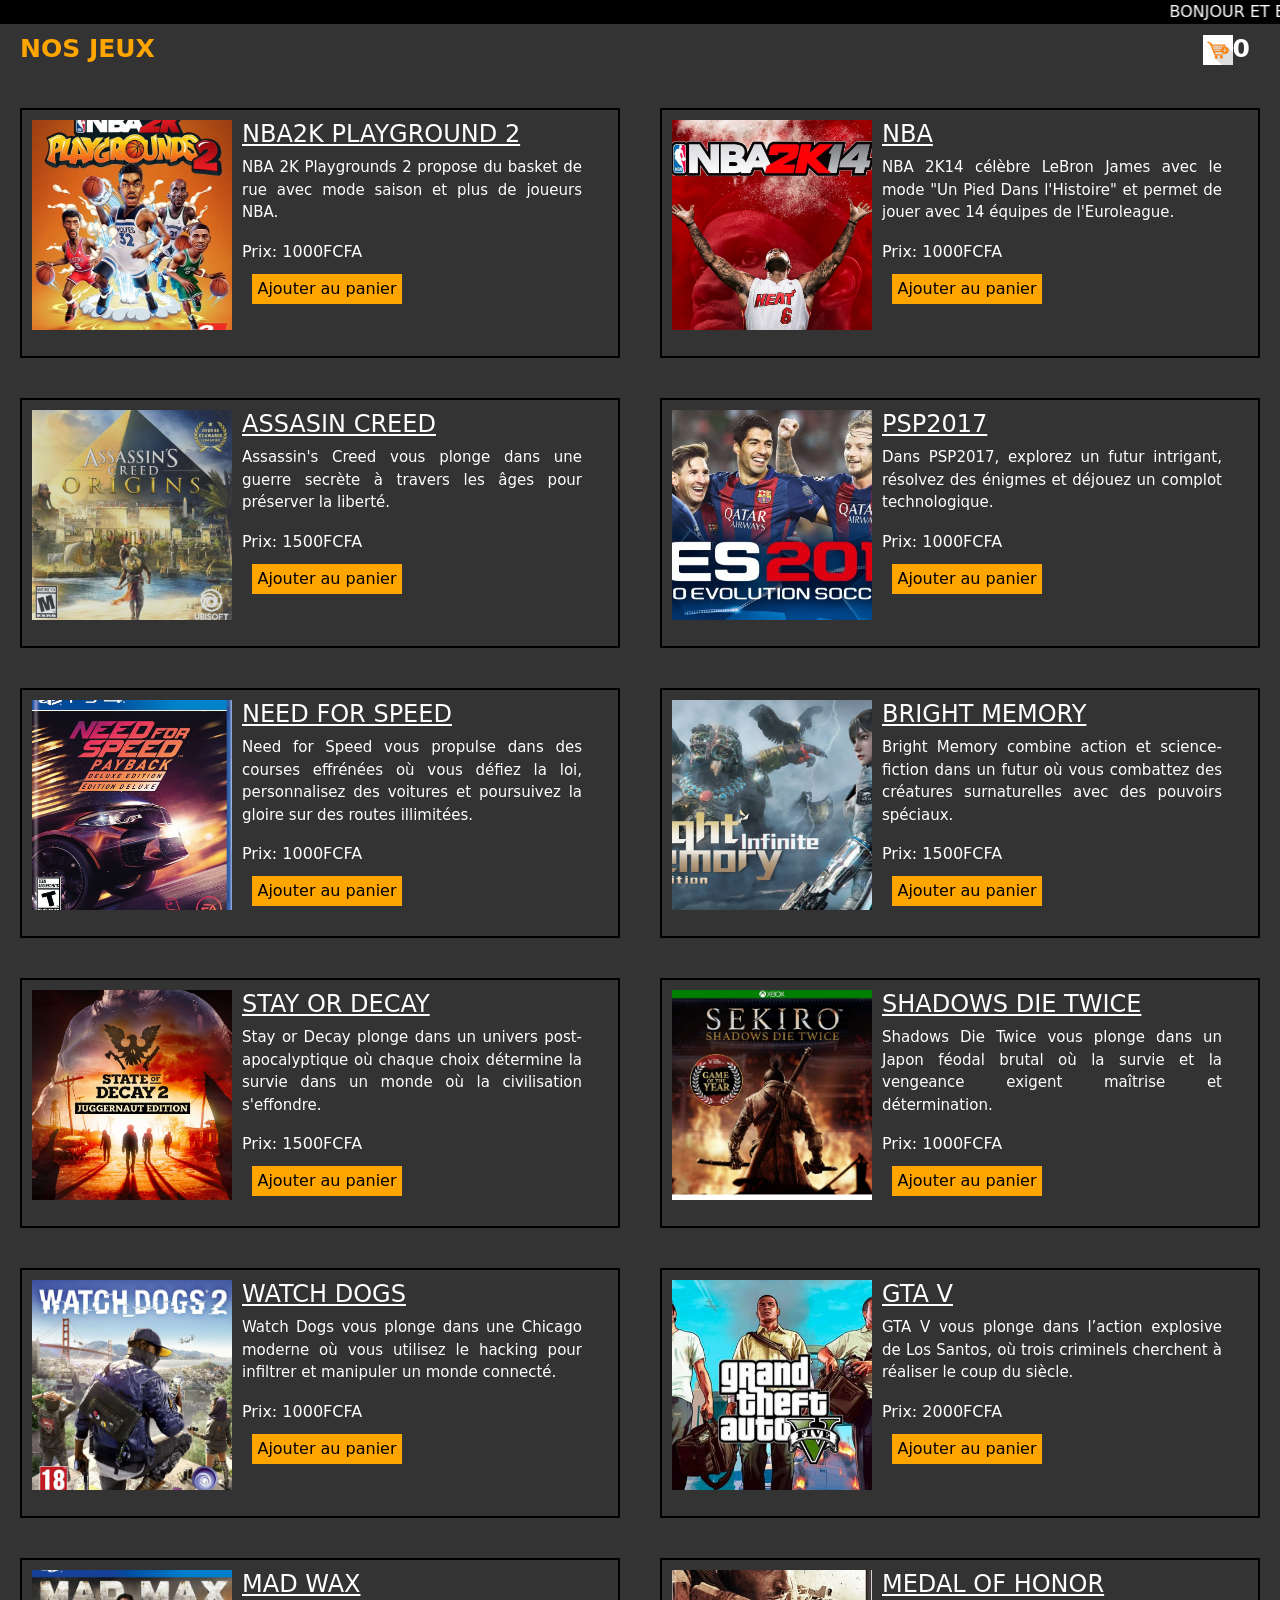
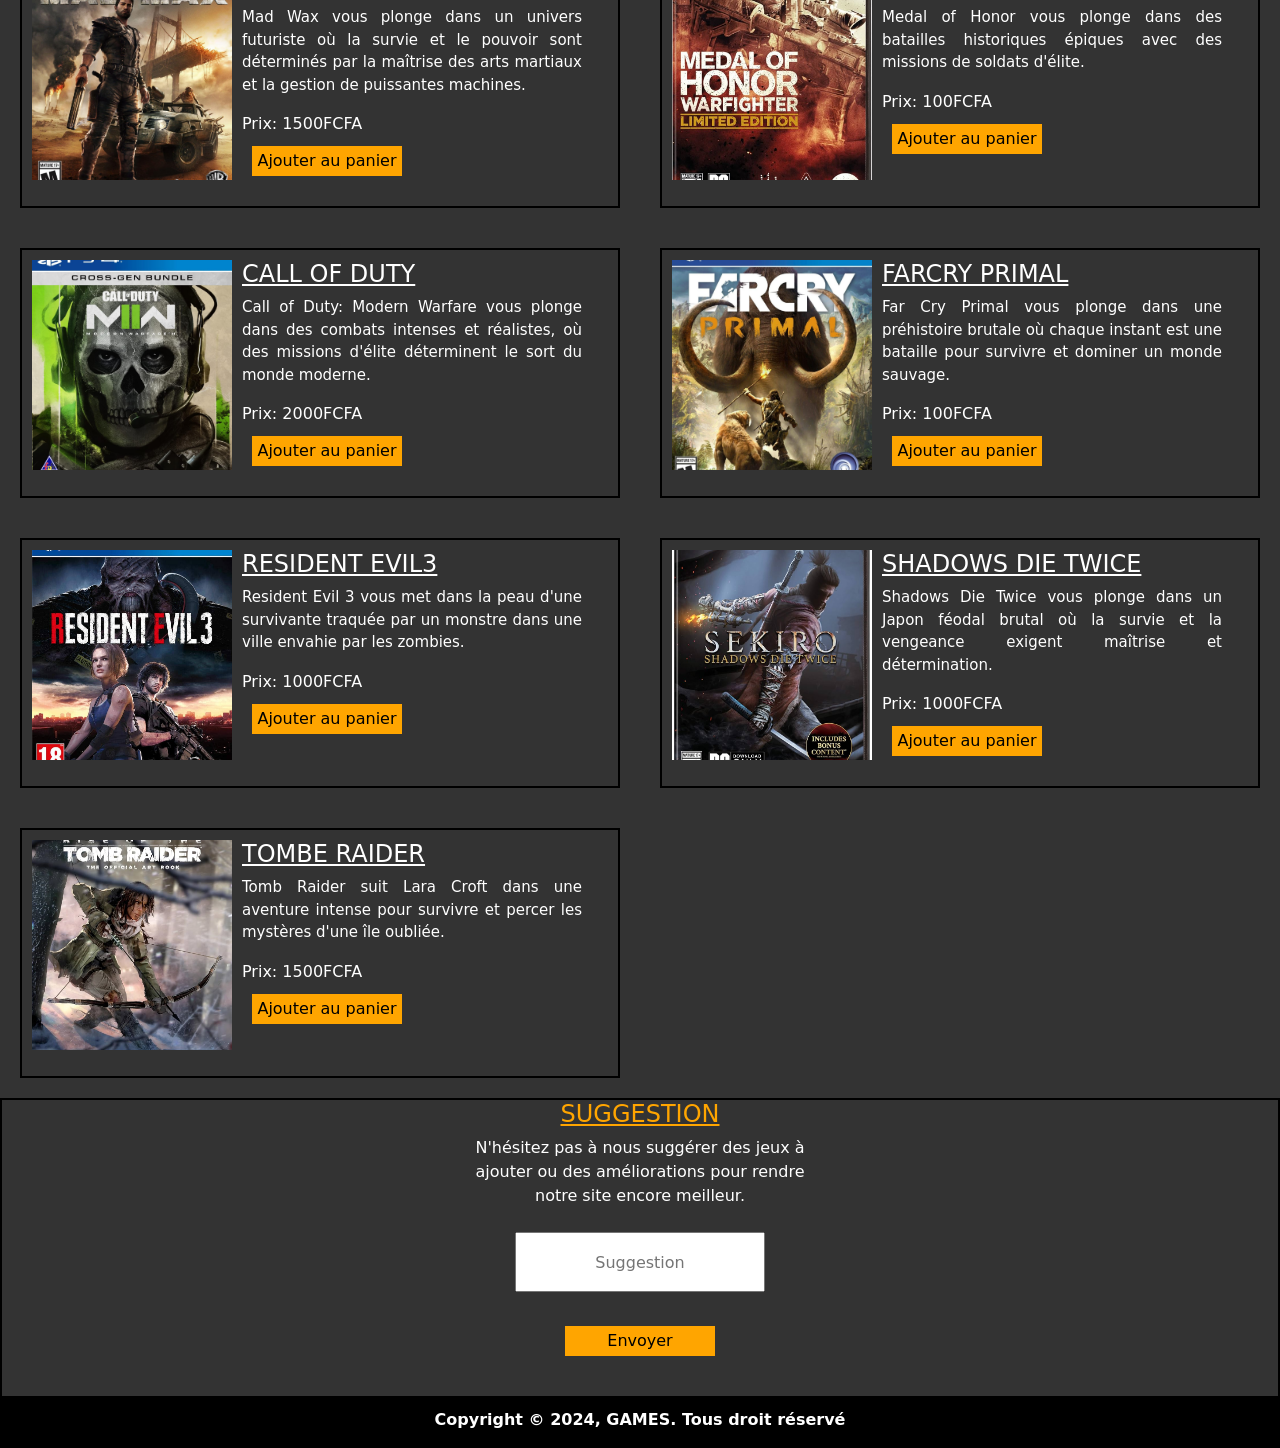
==== decouvrir.html @ 7c6cee21 "Add files via upload" ====
<!DOCTYPE html>
<html lang="en">
<head>
    <meta charset="UTF-8">
    <meta name="viewport" content="width=device-width, initial-scale=1.0">
    <title>Document</title>
    <link href="https://cdn.jsdelivr.net/npm/bootstrap@5.3.3/dist/css/bootstrap.min.css" rel="stylesheet" integrity="sha384-QWTKZyjpPEjISv5WaRU9OFeRpok6YctnYmDr5pNlyT2bRjXh0JMhjY6hW+ALEwIH" crossorigin="anonymous">
</head>
<style>
    *{
    margin: 0;
    padding: 0;

}    
    body{
        background-color: rgb(0, 0, 0, .8);
        height: auto;
    }
    .haut{
        padding: 0px 30px 0px 20px;
        display: flex;
        justify-content: space-between;
        margin-top: 30px;
        color:orange;
       font-size: 25px;
       font-weight: bold;
       
    }
    #icone{
        width: 30px;
        height: 30px;
    }
.pa{
        display: flex;
        height:250px  ;
        width: 600px;
        margin: 20px;
        border: 2px solid rgb(0, 0, 0);
       
    }
    .pb{
        position:relative;
        width:220px ;
        height: 230px;  
    }
    .imge{
        position:relative;
        justify-content: center;
        top: 0;
        left: 0;
        float: left;
        width: 220px;
        height: 230px;
        padding: 10px;
        object-fit:cover ;
    }
    .menu{
        flex-wrap: wrap;
        margin-top: 20px;
        display: flex;
        text-align: center;
    }
    .contenu{
        display: flex;
        justify-content: center;
        flex-wrap: wrap;
        width: 100%;
    }
    .pc{
        height: 230px;
        padding-right: 10px;
        padding-top: 10px ;
        color: white;
        width: 350px;
        text-align: justify;
    }
    
    .butt{
        height: 30px;
        width: 150px;
        margin: 10px;
        border: 1px;
        background-color:orange;
    }
    .butt:hover{
    background-color: red;
   } 
    a{
        text-decoration: none;
        color: black;
    }
    marquee{
        position: fixed;
z-index: 100;
        top: 0;
        background-color: black;
        color: white;
    }
    .a{
        font-weight: bold;
        color: blue;
    }
    .b{
        font-weight: bold;
        color: green;
    }
    .c{
        font-weight: bold;
        color: red;
    }
    .d{
        font-weight: bold;
        color: orange;
    }
    .bas{
    padding-top: 10px;
    text-align: center;
    background-color: black;
    color: white;
    font-weight: bold;
    height: 50px;
    width: 100%;
   }
   H4{
    text-decoration: underline;
   }
   .text{
    color: white;
    font-size: 15px;
    padding: 0,10px,0,0;
   }
   #cart-count {
    color: white; /* Couleur du texte en noir */
}
   .suggestion{
        display: flex;
        justify-content: center;
        text-align: center;
        border: 2px solid black;
        width: 100%;
        height: 300px;
    }
    .sugg{ 
        color: white;
        justify-content: center;
        width: 350px;
    }
    .envoi{
        background-color: orange;
        height: 30px;
        width:200px;
    }
    input{
        height: 60px;
        width: 250px;
    }
    ::placeholder{
        text-align: center;
    }
.bass{
    color: orange;
}

 @media(max-width:800px){
    .pa{
        width: 100%;
        justify-content: center;
        align-items: center;
        height: 250px;
       
        }
       .imge{
        width: 170px;
        height: 210px;
     }
     .pc{
        width: 200px;
        text-align: justify;
    }
    .text{
    font-size: 11px;
   }
   }
</style>
<body>
    <marquee>BONJOUR ET BIENVENUE ! Si vous cherchez à passer un moment agréable, nous vous invitons à découvrir notre sélection variée de jeux captivants : 
        <span class="a">ACTION</span>,
        <span class="b">AVENTURE</span>,
        <span class="c">REFLEXION</span> et
        <span class="d">SPORT</span></marquee>
    <div class="haut"> 
        <div>NOS JEUX</div>
        <div><img id="icone" src="panii.jpg"  onclick="window.location.href='panier.html'"><span id="cart-count">0</span></i></div>
    </div>
          
    <section class="menu">   
    <div class="pa">
    <div class="pb">
    <img class="imge" src="nba.avif"></div>
    <div class="pc">
    <h4>NBA2K PLAYGROUND 2</h4> 
    <p class="text">NBA 2K Playgrounds 2 propose du basket de rue avec mode saison et plus de joueurs NBA.</p>
    Prix: 1000FCFA&nbsp; &nbsp;<br>
    <button class="butt" onclick="addToCart('NBA2K PLAYGROUND 2', 1000)">Ajouter au panier</button>
    </div>
    </div>
    <div class="pa">
    <div class="pb">
    <img class="imge" src="2k14.jpg"></div>
    <div class="pc">
    <h4>NBA</h4> 
    <p class="text">NBA 2K14 célèbre LeBron James avec le mode "Un Pied Dans l'Histoire" et 
        permet de jouer avec 14 équipes de l'Euroleague.</p>
    Prix: 1000FCFA &nbsp; &nbsp;<br>
    <button class="butt" onclick="addToCart('NBA', 1000)">Ajouter au panier</button>
    </div>
    </div>
    <div class="pa">
    <div class="pb">
    <img class="imge" src="assasin.jpg"></div>
    <div class="pc">
    <h4>ASSASIN CREED</h4> 
    <p class="text">Assassin's Creed vous plonge dans une guerre secrète à travers les âges pour préserver la liberté.</p>
    Prix: 1500FCFA&nbsp; &nbsp;<br>
    <button class="butt" onclick="addToCart('ASSASIN CREED', 1500)">Ajouter au panier</button>
    </div>
    </div>
    <div class="pa">
    <div class="pb">
    <img class="imge" src="pes.jpg"></div>
    <div class="pc">
    <h4>PSP2017</h4> 
    <p class="text">Dans PSP2017, explorez un futur intrigant, résolvez des énigmes et déjouez un complot technologique.</p>
    Prix: 1000FCFA&nbsp; &nbsp;<br>
    <button class="butt" onclick="addToCart('PSP2017', 1000)">Ajouter au panier</button>
    </div>
    </div>
    <div class="pa">
    <div class="pb">
    <img class="imge" src="speed.jpg"></div>
    <div class="pc">
    <h4>NEED FOR SPEED</h4> 
    <p class="text">Need for Speed vous propulse dans des courses effrénées où vous défiez la loi, 
        personnalisez des voitures et poursuivez la gloire sur des routes illimitées.</p>
    Prix: 1000FCFA&nbsp; &nbsp;<br>
    <button class="butt" onclick="addToCart('NEED FOR SPEED', 1000)">Ajouter au panier</button>
    </div>
    </div>
    <div class="pa">
    <div class="pb">
    <img class="imge" src="bright.jpg"></div>
    <div class="pc">
    <h4>BRIGHT MEMORY</h4> 
    <p class="text">Bright Memory combine action et science-fiction dans un futur où vous combattez des créatures surnaturelles avec des pouvoirs spéciaux.</p>
    Prix: 1500FCFA&nbsp; &nbsp;<br>
    <button class="butt" onclick="addToCart('BRIGHT MEMORY', 1500)">Ajouter au panier</button>
    </div>
    </div>
    <div class="pa">
    <div class="pb">
    <img class="imge" src="decay.jpg"></div>
    <div class="pc">
    <h4>STAY OR DECAY</h4> 
    <p class="text">Stay or Decay plonge dans un univers post-apocalyptique où chaque choix détermine la survie dans un monde où la civilisation s'effondre.</p>
    Prix: 1500FCFA&nbsp; &nbsp;<br>
    <button class="butt" onclick="addToCart('STAY OR DECAY', 1500)">Ajouter au panier</button>
    </div>
    </div>
    <div class="pa">
    <div class="pb">
    <img class="imge" src="die.jpg"></div>
    <div class="pc">
    <h4>SHADOWS DIE TWICE</h4> 
    <p class="text">Shadows Die Twice vous plonge dans un Japon féodal brutal où la survie et la vengeance exigent maîtrise et détermination.</p>
    Prix: 1000FCFA&nbsp; &nbsp;<br>
    <button class="butt" onclick="addToCart('SHADOWS DIE TWICE', 1000)">Ajouter au panier</button>
    </div>
    </div>
    <div class="pa">
    <div class="pb">
    <img class="imge" src="dogs.jpg"></div>
    <div class="pc">
    <h4>WATCH DOGS</h4> 
    <p class="text">Watch Dogs vous plonge dans une Chicago moderne où vous utilisez le hacking pour infiltrer et manipuler un monde connecté.</p>
    Prix: 1000FCFA&nbsp; &nbsp;<br>
    <button class="butt" onclick="addToCart('WATCH DOGS', 1000)">Ajouter au panier</button>
    </div>
    </div>            
    <div class="pa">
    <div class="pb">
    <img class="imge" src="gta.jpg"></div>
    <div class="pc">
    <h4>GTA V</h4> 
    <p class="text">GTA V vous plonge dans l’action explosive de Los Santos, où trois criminels cherchent à réaliser le coup du siècle.</p>
    Prix: 2000FCFA&nbsp; &nbsp;<br>
    <button class="butt" onclick="addToCart('GTA V', 2000)">Ajouter au panier</button>
    </div>
    </div>
    <div class="pa">
    <div class="pb">
    <img class="imge" src="madmax.jpg"></div>
    <div class="pc">
    <h4>MAD WAX</h4> 
    <p class="text">Mad Wax vous plonge dans un univers futuriste où la survie et le pouvoir sont déterminés 
        par la maîtrise des arts martiaux et la gestion de puissantes machines.</p>
    Prix: 1500FCFA &nbsp; &nbsp;<br>
    <button class="butt" onclick="addToCart('MAD WAX', 1500)">Ajouter au panier</button>
    </div>
    </div>
    <div class="pa">
    <div class="pb">
    <img class="imge" src="medal.jpg"></div>
    <div class="pc">
    <h4>MEDAL OF HONOR</h4> 
    <p class="text">Medal of Honor vous plonge dans des batailles historiques épiques avec des missions de soldats d'élite.</p>
    Prix: 100FCFA&nbsp; &nbsp;<br>
    <button class="butt" onclick="addToCart('MEDAL OF HONOR', 1000)">Ajouter au panier</button>
    </div>
    </div>
    <div class="pa">
    <div class="pb">
    <img class="imge" src="mw.jpg"></div>
    <div class="pc">
    <h4>CALL OF DUTY</h4> 
    <p class="text">Call of Duty: Modern Warfare vous plonge dans des combats intenses et réalistes, où des missions d'élite déterminent le sort du monde moderne.</p>
    Prix: 2000FCFA&nbsp; &nbsp;<br>
    <button class="butt" onclick="addToCart('CALL OF DUTY', 2000)">Ajouter au panier</button>
    </div>
    </div>
    <div class="pa">
    <div class="pb">
    <img class="imge" src="primal.jpg"></div>
    <div class="pc">
    <h4>FARCRY PRIMAL</h4> 
    <p class="text">Far Cry Primal vous plonge dans une préhistoire brutale où chaque instant est une bataille pour survivre et dominer un monde sauvage.</p>
    Prix: 100FCFA&nbsp; &nbsp;<br>
    <button class="butt" onclick="addToCart('FARCRY PRIMAL', 1000)">Ajouter au panier</button>
    </div>
    </div>
    <div class="pa">
    <div class="pb">
    <img class="imge" src="resident.jpg"></div>
    <div class="pc">
    <h4>RESIDENT EVIL3</h4> 
    <p class="text">Resident Evil 3 vous met dans la peau d'une survivante traquée par un monstre dans une ville envahie par les zombies.</p>
    Prix: 1000FCFA&nbsp; &nbsp;<br>
    <button class="butt" onclick="addToCart('RESIDENT EVIL3', 1000)">Ajouter au panier</button>
    </div>
    </div>
    <div class="pa">
    <div class="pb">
    <img class="imge" src="sekiro.jpg"></div>
    <div class="pc">
    <h4>SHADOWS DIE TWICE</h4> 
    <p class="text">Shadows Die Twice vous plonge dans un Japon féodal brutal où la survie et la vengeance exigent maîtrise et détermination.</p>
    Prix: 1000FCFA&nbsp; &nbsp;<br>
    <button class="butt" onclick="addToCart('SHADOWS DIE TWICE', 1000)">Ajouter au panier</button>
    </div>
    </div>
    <div class="pa">
    <div class="pb">
    <img class="imge" src="tomb.jpg"></div>
    <div class="pc">
    <h4>TOMBE RAIDER</h4> 
    <p class="text">Tomb Raider suit Lara Croft dans une aventure intense pour survivre et percer les mystères d'une île oubliée.</p>
    Prix: 1500FCFA&nbsp; &nbsp;<br>
    <button class="butt" onclick="addToCart('TOMBE RAIDER', 1500)">Ajouter au panier</button>
    </div>
    </div>
    </section>
    <section class="suggestion">
        <div class="sugg">
            <h4 class="bass">SUGGESTION</h4>
            N'hésitez pas à nous suggérer des jeux à ajouter 
            ou des améliorations pour rendre notre site encore meilleur. <br><br>
            <input id="suggestions" type="text"  placeholder="Suggestion" required></input><br><br>
            <button class="butt" onclick="submitSuggestions()">Envoyer</button>
        </div>
        </section> 
    <div class="bas">
        Copyright &copy; 2024, GAMES. Tous droit réservé 
    </div>
    <script>
        // Fonction pour ajouter un produit au panier
        function addToCart(name, price) {
            let cart = JSON.parse(localStorage.getItem('cart')) || [];
            let existingProduct = cart.find(item => item.name === name);
            if (existingProduct) {
                existingProduct.quantity += 1;
            } else {
                cart.push({ name, price, quantity: 1 });
            }
            localStorage.setItem('cart', JSON.stringify(cart));
            updateCartCount();
        }
        
        // Fonction pour mettre à jour le nombre d'articles dans le panier
        function updateCartCount() {
            let cart = JSON.parse(localStorage.getItem('cart')) || [];
            document.getElementById('cart-count').textContent = cart.length;
        }
        
        // Met à jour le nombre d'articles au chargement de la page
        window.onload = updateCartCount;
        
        // Fonction pour soumettre les suggestions via WhatsApp
        function submitSuggestions() {
            let suggestions = document.getElementById('suggestions').value;
            let whatsappNumber = '22991263768'; // Remplacez par votre numéro WhatsApp sans le +
            let message = encodeURIComponent('Suggestions pour le site : ' + suggestions);
            let whatsappUrl = `https://wa.me/${whatsappNumber}?text=${message}`;
            window.location.href = whatsappUrl;
        }
    </script>
</body>
</html>
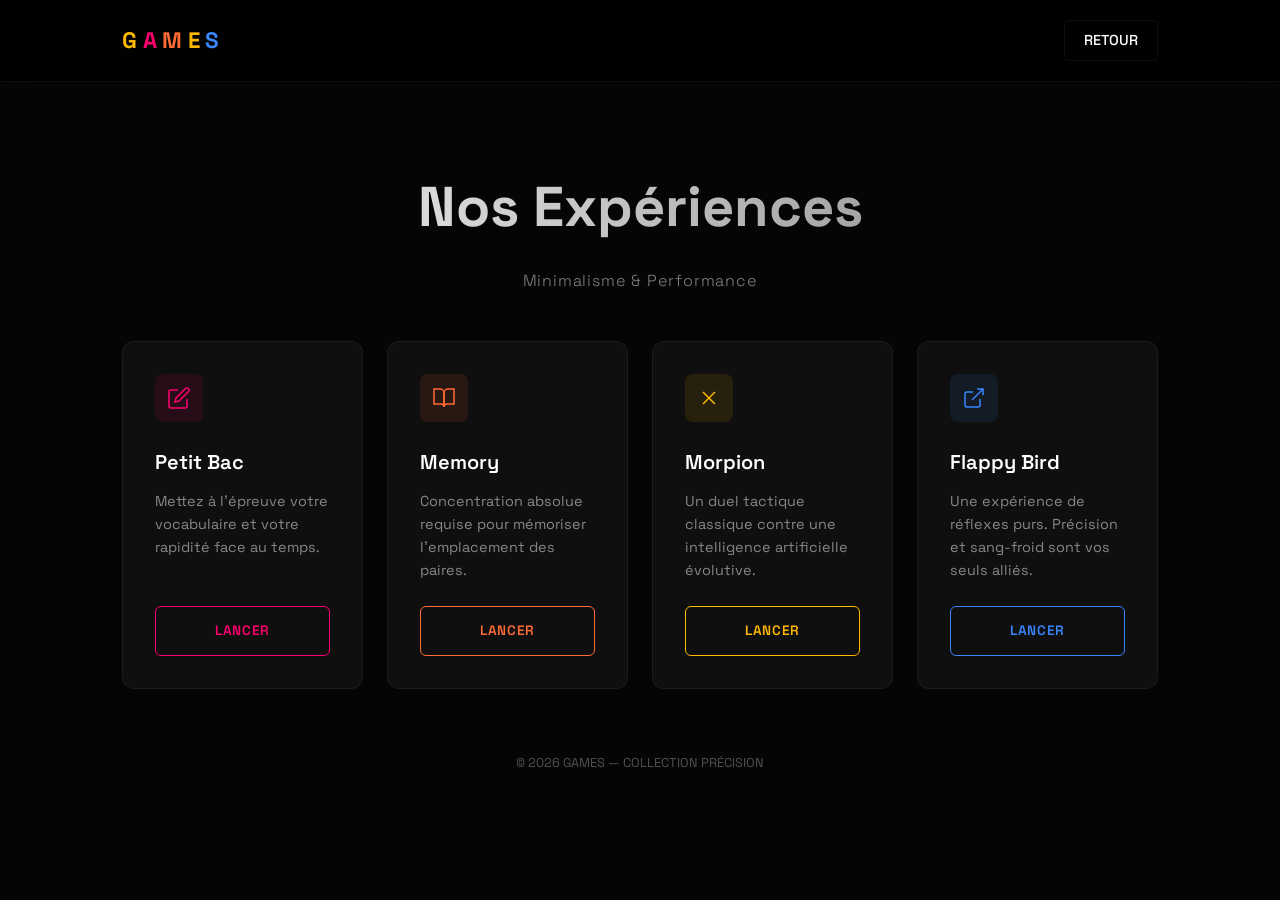
==== commit d0aee063: "premier commit" ====
--- a/decouvrir.html
+++ b/decouvrir.html
@@ -1,416 +1,188 @@
-<!DOCTYPE html>
-<html lang="en">
-<head>
-    <meta charset="UTF-8">
-    <meta name="viewport" content="width=device-width, initial-scale=1.0">
-    <title>Document</title>
-    <link href="https://cdn.jsdelivr.net/npm/bootstrap@5.3.3/dist/css/bootstrap.min.css" rel="stylesheet" integrity="sha384-QWTKZyjpPEjISv5WaRU9OFeRpok6YctnYmDr5pNlyT2bRjXh0JMhjY6hW+ALEwIH" crossorigin="anonymous">
-</head>
-<style>
-    *{
-    margin: 0;
-    padding: 0;
-
-}    
-    body{
-        background-color: rgb(0, 0, 0, .8);
-        height: auto;
-    }
-    .haut{
-        padding: 0px 30px 0px 20px;
-        display: flex;
-        justify-content: space-between;
-        margin-top: 30px;
-        color:orange;
-       font-size: 25px;
-       font-weight: bold;
-       
-    }
-    #icone{
-        width: 30px;
-        height: 30px;
-    }
-.pa{
-        display: flex;
-        height:250px  ;
-        width: 600px;
-        margin: 20px;
-        border: 2px solid rgb(0, 0, 0);
-       
-    }
-    .pb{
-        position:relative;
-        width:220px ;
-        height: 230px;  
-    }
-    .imge{
-        position:relative;
-        justify-content: center;
-        top: 0;
-        left: 0;
-        float: left;
-        width: 220px;
-        height: 230px;
-        padding: 10px;
-        object-fit:cover ;
-    }
-    .menu{
-        flex-wrap: wrap;
-        margin-top: 20px;
-        display: flex;
-        text-align: center;
-    }
-    .contenu{
-        display: flex;
-        justify-content: center;
-        flex-wrap: wrap;
-        width: 100%;
-    }
-    .pc{
-        height: 230px;
-        padding-right: 10px;
-        padding-top: 10px ;
-        color: white;
-        width: 350px;
-        text-align: justify;
-    }
-    
-    .butt{
-        height: 30px;
-        width: 150px;
-        margin: 10px;
-        border: 1px;
-        background-color:orange;
-    }
-    .butt:hover{
-    background-color: red;
-   } 
-    a{
-        text-decoration: none;
-        color: black;
-    }
-    marquee{
-        position: fixed;
-z-index: 100;
-        top: 0;
-        background-color: black;
-        color: white;
-    }
-    .a{
-        font-weight: bold;
-        color: blue;
-    }
-    .b{
-        font-weight: bold;
-        color: green;
-    }
-    .c{
-        font-weight: bold;
-        color: red;
-    }
-    .d{
-        font-weight: bold;
-        color: orange;
-    }
-    .bas{
-    padding-top: 10px;
-    text-align: center;
-    background-color: black;
-    color: white;
-    font-weight: bold;
-    height: 50px;
-    width: 100%;
-   }
-   H4{
-    text-decoration: underline;
-   }
-   .text{
-    color: white;
-    font-size: 15px;
-    padding: 0,10px,0,0;
-   }
-   #cart-count {
-    color: white; /* Couleur du texte en noir */
-}
-   .suggestion{
-        display: flex;
-        justify-content: center;
-        text-align: center;
-        border: 2px solid black;
-        width: 100%;
-        height: 300px;
-    }
-    .sugg{ 
-        color: white;
-        justify-content: center;
-        width: 350px;
-    }
-    .envoi{
-        background-color: orange;
-        height: 30px;
-        width:200px;
-    }
-    input{
-        height: 60px;
-        width: 250px;
-    }
-    ::placeholder{
-        text-align: center;
-    }
-.bass{
-    color: orange;
-}
-
- @media(max-width:800px){
-    .pa{
-        width: 100%;
-        justify-content: center;
-        align-items: center;
-        height: 250px;
-       
-        }
-       .imge{
-        width: 170px;
-        height: 210px;
-     }
-     .pc{
-        width: 200px;
-        text-align: justify;
-    }
-    .text{
-    font-size: 11px;
-   }
-   }
-</style>
-<body>
-    <marquee>BONJOUR ET BIENVENUE ! Si vous cherchez à passer un moment agréable, nous vous invitons à découvrir notre sélection variée de jeux captivants : 
-        <span class="a">ACTION</span>,
-        <span class="b">AVENTURE</span>,
-        <span class="c">REFLEXION</span> et
-        <span class="d">SPORT</span></marquee>
-    <div class="haut"> 
-        <div>NOS JEUX</div>
-        <div><img id="icone" src="panii.jpg"  onclick="window.location.href='panier.html'"><span id="cart-count">0</span></i></div>
-    </div>
-          
-    <section class="menu">   
-    <div class="pa">
-    <div class="pb">
-    <img class="imge" src="nba.avif"></div>
-    <div class="pc">
-    <h4>NBA2K PLAYGROUND 2</h4> 
-    <p class="text">NBA 2K Playgrounds 2 propose du basket de rue avec mode saison et plus de joueurs NBA.</p>
-    Prix: 1000FCFA&nbsp; &nbsp;<br>
-    <button class="butt" onclick="addToCart('NBA2K PLAYGROUND 2', 1000)">Ajouter au panier</button>
-    </div>
-    </div>
-    <div class="pa">
-    <div class="pb">
-    <img class="imge" src="2k14.jpg"></div>
-    <div class="pc">
-    <h4>NBA</h4> 
-    <p class="text">NBA 2K14 célèbre LeBron James avec le mode "Un Pied Dans l'Histoire" et 
-        permet de jouer avec 14 équipes de l'Euroleague.</p>
-    Prix: 1000FCFA &nbsp; &nbsp;<br>
-    <button class="butt" onclick="addToCart('NBA', 1000)">Ajouter au panier</button>
-    </div>
-    </div>
-    <div class="pa">
-    <div class="pb">
-    <img class="imge" src="assasin.jpg"></div>
-    <div class="pc">
-    <h4>ASSASIN CREED</h4> 
-    <p class="text">Assassin's Creed vous plonge dans une guerre secrète à travers les âges pour préserver la liberté.</p>
-    Prix: 1500FCFA&nbsp; &nbsp;<br>
-    <button class="butt" onclick="addToCart('ASSASIN CREED', 1500)">Ajouter au panier</button>
-    </div>
-    </div>
-    <div class="pa">
-    <div class="pb">
-    <img class="imge" src="pes.jpg"></div>
-    <div class="pc">
-    <h4>PSP2017</h4> 
-    <p class="text">Dans PSP2017, explorez un futur intrigant, résolvez des énigmes et déjouez un complot technologique.</p>
-    Prix: 1000FCFA&nbsp; &nbsp;<br>
-    <button class="butt" onclick="addToCart('PSP2017', 1000)">Ajouter au panier</button>
-    </div>
-    </div>
-    <div class="pa">
-    <div class="pb">
-    <img class="imge" src="speed.jpg"></div>
-    <div class="pc">
-    <h4>NEED FOR SPEED</h4> 
-    <p class="text">Need for Speed vous propulse dans des courses effrénées où vous défiez la loi, 
-        personnalisez des voitures et poursuivez la gloire sur des routes illimitées.</p>
-    Prix: 1000FCFA&nbsp; &nbsp;<br>
-    <button class="butt" onclick="addToCart('NEED FOR SPEED', 1000)">Ajouter au panier</button>
-    </div>
-    </div>
-    <div class="pa">
-    <div class="pb">
-    <img class="imge" src="bright.jpg"></div>
-    <div class="pc">
-    <h4>BRIGHT MEMORY</h4> 
-    <p class="text">Bright Memory combine action et science-fiction dans un futur où vous combattez des créatures surnaturelles avec des pouvoirs spéciaux.</p>
-    Prix: 1500FCFA&nbsp; &nbsp;<br>
-    <button class="butt" onclick="addToCart('BRIGHT MEMORY', 1500)">Ajouter au panier</button>
-    </div>
-    </div>
-    <div class="pa">
-    <div class="pb">
-    <img class="imge" src="decay.jpg"></div>
-    <div class="pc">
-    <h4>STAY OR DECAY</h4> 
-    <p class="text">Stay or Decay plonge dans un univers post-apocalyptique où chaque choix détermine la survie dans un monde où la civilisation s'effondre.</p>
-    Prix: 1500FCFA&nbsp; &nbsp;<br>
-    <button class="butt" onclick="addToCart('STAY OR DECAY', 1500)">Ajouter au panier</button>
-    </div>
-    </div>
-    <div class="pa">
-    <div class="pb">
-    <img class="imge" src="die.jpg"></div>
-    <div class="pc">
-    <h4>SHADOWS DIE TWICE</h4> 
-    <p class="text">Shadows Die Twice vous plonge dans un Japon féodal brutal où la survie et la vengeance exigent maîtrise et détermination.</p>
-    Prix: 1000FCFA&nbsp; &nbsp;<br>
-    <button class="butt" onclick="addToCart('SHADOWS DIE TWICE', 1000)">Ajouter au panier</button>
-    </div>
-    </div>
-    <div class="pa">
-    <div class="pb">
-    <img class="imge" src="dogs.jpg"></div>
-    <div class="pc">
-    <h4>WATCH DOGS</h4> 
-    <p class="text">Watch Dogs vous plonge dans une Chicago moderne où vous utilisez le hacking pour infiltrer et manipuler un monde connecté.</p>
-    Prix: 1000FCFA&nbsp; &nbsp;<br>
-    <button class="butt" onclick="addToCart('WATCH DOGS', 1000)">Ajouter au panier</button>
-    </div>
-    </div>            
-    <div class="pa">
-    <div class="pb">
-    <img class="imge" src="gta.jpg"></div>
-    <div class="pc">
-    <h4>GTA V</h4> 
-    <p class="text">GTA V vous plonge dans l’action explosive de Los Santos, où trois criminels cherchent à réaliser le coup du siècle.</p>
-    Prix: 2000FCFA&nbsp; &nbsp;<br>
-    <button class="butt" onclick="addToCart('GTA V', 2000)">Ajouter au panier</button>
-    </div>
-    </div>
-    <div class="pa">
-    <div class="pb">
-    <img class="imge" src="madmax.jpg"></div>
-    <div class="pc">
-    <h4>MAD WAX</h4> 
-    <p class="text">Mad Wax vous plonge dans un univers futuriste où la survie et le pouvoir sont déterminés 
-        par la maîtrise des arts martiaux et la gestion de puissantes machines.</p>
-    Prix: 1500FCFA &nbsp; &nbsp;<br>
-    <button class="butt" onclick="addToCart('MAD WAX', 1500)">Ajouter au panier</button>
-    </div>
-    </div>
-    <div class="pa">
-    <div class="pb">
-    <img class="imge" src="medal.jpg"></div>
-    <div class="pc">
-    <h4>MEDAL OF HONOR</h4> 
-    <p class="text">Medal of Honor vous plonge dans des batailles historiques épiques avec des missions de soldats d'élite.</p>
-    Prix: 100FCFA&nbsp; &nbsp;<br>
-    <button class="butt" onclick="addToCart('MEDAL OF HONOR', 1000)">Ajouter au panier</button>
-    </div>
-    </div>
-    <div class="pa">
-    <div class="pb">
-    <img class="imge" src="mw.jpg"></div>
-    <div class="pc">
-    <h4>CALL OF DUTY</h4> 
-    <p class="text">Call of Duty: Modern Warfare vous plonge dans des combats intenses et réalistes, où des missions d'élite déterminent le sort du monde moderne.</p>
-    Prix: 2000FCFA&nbsp; &nbsp;<br>
-    <button class="butt" onclick="addToCart('CALL OF DUTY', 2000)">Ajouter au panier</button>
-    </div>
-    </div>
-    <div class="pa">
-    <div class="pb">
-    <img class="imge" src="primal.jpg"></div>
-    <div class="pc">
-    <h4>FARCRY PRIMAL</h4> 
-    <p class="text">Far Cry Primal vous plonge dans une préhistoire brutale où chaque instant est une bataille pour survivre et dominer un monde sauvage.</p>
-    Prix: 100FCFA&nbsp; &nbsp;<br>
-    <button class="butt" onclick="addToCart('FARCRY PRIMAL', 1000)">Ajouter au panier</button>
-    </div>
-    </div>
-    <div class="pa">
-    <div class="pb">
-    <img class="imge" src="resident.jpg"></div>
-    <div class="pc">
-    <h4>RESIDENT EVIL3</h4> 
-    <p class="text">Resident Evil 3 vous met dans la peau d'une survivante traquée par un monstre dans une ville envahie par les zombies.</p>
-    Prix: 1000FCFA&nbsp; &nbsp;<br>
-    <button class="butt" onclick="addToCart('RESIDENT EVIL3', 1000)">Ajouter au panier</button>
-    </div>
-    </div>
-    <div class="pa">
-    <div class="pb">
-    <img class="imge" src="sekiro.jpg"></div>
-    <div class="pc">
-    <h4>SHADOWS DIE TWICE</h4> 
-    <p class="text">Shadows Die Twice vous plonge dans un Japon féodal brutal où la survie et la vengeance exigent maîtrise et détermination.</p>
-    Prix: 1000FCFA&nbsp; &nbsp;<br>
-    <button class="butt" onclick="addToCart('SHADOWS DIE TWICE', 1000)">Ajouter au panier</button>
-    </div>
-    </div>
-    <div class="pa">
-    <div class="pb">
-    <img class="imge" src="tomb.jpg"></div>
-    <div class="pc">
-    <h4>TOMBE RAIDER</h4> 
-    <p class="text">Tomb Raider suit Lara Croft dans une aventure intense pour survivre et percer les mystères d'une île oubliée.</p>
-    Prix: 1500FCFA&nbsp; &nbsp;<br>
-    <button class="butt" onclick="addToCart('TOMBE RAIDER', 1500)">Ajouter au panier</button>
-    </div>
-    </div>
-    </section>
-    <section class="suggestion">
-        <div class="sugg">
-            <h4 class="bass">SUGGESTION</h4>
-            N'hésitez pas à nous suggérer des jeux à ajouter 
-            ou des améliorations pour rendre notre site encore meilleur. <br><br>
-            <input id="suggestions" type="text"  placeholder="Suggestion" required></input><br><br>
-            <button class="butt" onclick="submitSuggestions()">Envoyer</button>
-        </div>
-        </section> 
-    <div class="bas">
-        Copyright &copy; 2024, GAMES. Tous droit réservé 
-    </div>
-    <script>
-        // Fonction pour ajouter un produit au panier
-        function addToCart(name, price) {
-            let cart = JSON.parse(localStorage.getItem('cart')) || [];
-            let existingProduct = cart.find(item => item.name === name);
-            if (existingProduct) {
-                existingProduct.quantity += 1;
-            } else {
-                cart.push({ name, price, quantity: 1 });
-            }
-            localStorage.setItem('cart', JSON.stringify(cart));
-            updateCartCount();
-        }
-        
-        // Fonction pour mettre à jour le nombre d'articles dans le panier
-        function updateCartCount() {
-            let cart = JSON.parse(localStorage.getItem('cart')) || [];
-            document.getElementById('cart-count').textContent = cart.length;
-        }
-        
-        // Met à jour le nombre d'articles au chargement de la page
-        window.onload = updateCartCount;
-        
-        // Fonction pour soumettre les suggestions via WhatsApp
-        function submitSuggestions() {
-            let suggestions = document.getElementById('suggestions').value;
-            let whatsappNumber = '22991263768'; // Remplacez par votre numéro WhatsApp sans le +
-            let message = encodeURIComponent('Suggestions pour le site : ' + suggestions);
-            let whatsappUrl = `https://wa.me/${whatsappNumber}?text=${message}`;
-            window.location.href = whatsappUrl;
-        }
-    </script>
-</body>
+<!DOCTYPE html>
+<html lang="fr">
+<head>
+    <meta charset="UTF-8">
+    <meta name="viewport" content="width=device-width, initial-scale=1.0">
+    <title>Découvrir — Collection GAMES</title>
+    <link href="https://fonts.googleapis.com/css2?family=Space+Grotesk:wght@300;400;500;600;700&display=swap" rel="stylesheet">
+    <style>
+        :root {
+            --color-pink: #FF006E;
+            --color-orange: #FF6B35;
+            --color-gold: #FFB800;
+            --color-blue: #3A86FF;
+            --color-bg: #050505;
+            --color-surface: #0f0f0f;
+            --color-border: rgba(255, 255, 255, 0.05);
+            --transition: cubic-bezier(0.4, 0, 0.2, 1) 0.3s;
+        }
+
+        * { margin: 0; padding: 0; box-sizing: border-box; }
+
+        body {
+            font-family: 'Space Grotesk', sans-serif;
+            background: var(--color-bg);
+            color: #ffffff;
+            line-height: 1.6;
+            -webkit-font-smoothing: antialiased;
+        }
+
+        /* Header épuré */
+        header {
+            backdrop-filter: blur(20px);
+            background: rgba(0, 0, 0, 0.8);
+            border-bottom: 1px solid var(--color-border);
+            padding: 1.25rem 0;
+            position: sticky;
+            top: 0;
+            z-index: 100;
+        }
+
+        .container { max-width: 1100px; margin: 0 auto; padding: 0 2rem; }
+        .header-content { display: flex; justify-content: space-between; align-items: center; }
+
+        /* Logo Couleurs */
+        .logo-text { font-size: 1.4rem; font-weight: 700; letter-spacing: 0.25em; }
+        .logo-text span:nth-child(1) { color: var(--color-gold); }
+        .logo-text span:nth-child(2) { color: var(--color-pink); }
+        .logo-text span:nth-child(3) { color: var(--color-orange); }
+        .logo-text span:nth-child(4) { color: var(--color-gold); }
+        .logo-text span:nth-child(5) { color: var(--color-blue); }
+
+        .nav-link {
+            color: #ffffff; text-decoration: none; font-weight: 500; font-size: 0.9rem;
+            padding: 0.5rem 1.2rem; border-radius: 4px; border: 1px solid var(--color-border);
+            transition: var(--transition);
+        }
+        .nav-link:hover { background: #fff; color: #000; }
+
+        /* Hero */
+        .page-header { padding: 5rem 0 3rem; text-align: center; }
+        .page-title { 
+            font-size: clamp(2.5rem, 6vw, 3.5rem); font-weight: 700; margin-bottom: 1rem;
+            background: linear-gradient(to right, #fff, rgba(255,255,255,0.5));
+            -webkit-background-clip: text; -webkit-text-fill-color: transparent;
+        }
+        .page-subtitle { color: rgba(255,255,255,0.5); font-weight: 300; letter-spacing: 0.05em; }
+
+        /* Grid & Cards */
+        .games-grid { display: grid; grid-template-columns: repeat(auto-fit, minmax(240px, 1fr)); gap: 1.5rem; }
+
+        .game-card {
+            background: var(--color-surface);
+            border: 1px solid var(--color-border);
+            border-radius: 12px;
+            padding: 2rem;
+            transition: var(--transition);
+            display: flex; flex-direction: column; align-items: flex-start;
+        }
+
+        .game-card:hover {
+            border-color: rgba(255,255,255,0.2);
+            transform: translateY(-5px);
+            box-shadow: 0 20px 40px rgba(0,0,0,0.4);
+        }
+
+        /* Icônes SVG Stylisées */
+        .icon-box {
+            width: 48px; height: 48px; display: flex; align-items: center; justify-content: center;
+            border-radius: 8px; margin-bottom: 1.5rem;
+        }
+        .icon-box svg { width: 24px; height: 24px; stroke-width: 1.5; fill: none; }
+
+        .pink-style { background: rgba(255, 0, 110, 0.1); stroke: var(--color-pink); }
+        .orange-style { background: rgba(255, 107, 53, 0.1); stroke: var(--color-orange); }
+        .gold-style { background: rgba(255, 184, 0, 0.1); stroke: var(--color-gold); }
+        .blue-style { background: rgba(58, 134, 255, 0.1); stroke: var(--color-blue); }
+
+        .game-card h2 { font-size: 1.25rem; margin-bottom: 0.75rem; font-weight: 600; }
+        .game-card p { font-size: 0.9rem; color: rgba(255,255,255,0.5); margin-bottom: 1.5rem; flex-grow: 1; }
+
+        .btn-play {
+            width: 100%; padding: 0.8rem; border-radius: 6px; text-decoration: none;
+            text-align: center; font-weight: 600; font-size: 0.85rem; letter-spacing: 0.05em;
+            transition: var(--transition);
+        }
+
+        .pink-btn { border: 1px solid var(--color-pink); color: var(--color-pink); }
+        .pink-btn:hover { background: var(--color-pink); color: #fff; }
+
+        .orange-btn { border: 1px solid var(--color-orange); color: var(--color-orange); }
+        .orange-btn:hover { background: var(--color-orange); color: #fff; }
+
+        .gold-btn { border: 1px solid var(--color-gold); color: var(--color-gold); }
+        .gold-btn:hover { background: var(--color-gold); color: #fff; }
+
+        .blue-btn { border: 1px solid var(--color-blue); color: var(--color-blue); }
+        .blue-btn:hover { background: var(--color-blue); color: #fff; }
+
+        footer { padding: 4rem 0 2rem; text-align: center; font-size: 0.8rem; color: rgba(255,255,255,0.3); }
+
+        @media (max-width: 640px) { .games-grid { grid-template-columns: 1fr; } }
+    </style>
+</head>
+<body>
+
+    <header>
+        <div class="container">
+            <div class="header-content">
+                <h1 class="logo-text"><span>G</span><span>A</span><span>M</span><span>E</span><span>S</span></h1>
+                <a href="index.html" class="nav-link">RETOUR</a>
+            </div>
+        </div>
+    </header>
+
+    <div class="page-header">
+        <div class="container">
+            <h2 class="page-title">Nos Expériences</h2>
+            <p class="page-subtitle">Minimalisme & Performance</p>
+        </div>
+    </div>
+
+    <main class="container">
+        <div class="games-grid">
+            <article class="game-card">
+                <div class="icon-box pink-style">
+                    <svg viewBox="0 0 24 24"><path d="M11 4H4a2 2 0 0 0-2 2v14a2 2 0 0 0 2 2h14a2 2 0 0 0 2-2v-7"></path><path d="M18.5 2.5a2.121 2.121 0 1 1 3 3L12 15l-4 1 1-4 9.5-9.5z"></path></svg>
+                </div>
+                <h2>Petit Bac</h2>
+                <p>Mettez à l'épreuve votre vocabulaire et votre rapidité face au temps.</p>
+                <a href="games/petit-bac/index.html" class="btn-play pink-btn">LANCER</a>
+            </article>
+
+            <article class="game-card">
+                <div class="icon-box orange-style">
+                    <svg viewBox="0 0 24 24"><path d="M2 3h6a4 4 0 0 1 4 4v14a3 3 0 0 0-3-3H2z"></path><path d="M22 3h-6a4 4 0 0 0-4 4v14a3 3 0 0 1 3-3h7z"></path></svg>
+                </div>
+                <h2>Memory</h2>
+                <p>Concentration absolue requise pour mémoriser l'emplacement des paires.</p>
+                <a href="games/memory/index.html" class="btn-play orange-btn">LANCER</a>
+            </article>
+
+            <article class="game-card">
+                <div class="icon-box gold-style">
+                    <svg viewBox="0 0 24 24"><line x1="18" y1="6" x2="6" y2="18"></line><line x1="6" y1="6" x2="18" y2="18"></line></svg>
+                </div>
+                <h2>Morpion</h2>
+                <p>Un duel tactique classique contre une intelligence artificielle évolutive.</p>
+                <a href="games/morpion/index.html" class="btn-play gold-btn">LANCER</a>
+            </article>
+
+            <article class="game-card">
+                <div class="icon-box blue-style">
+                    <svg viewBox="0 0 24 24"><path d="M18 13v6a2 2 0 0 1-2 2H5a2 2 0 0 1-2-2V8a2 2 0 0 1 2-2h6"></path><polyline points="15 3 21 3 21 9"></polyline><line x1="10" y1="14" x2="21" y2="3"></line></svg>
+                </div>
+                <h2>Flappy Bird</h2>
+                <p>Une expérience de réflexes purs. Précision et sang-froid sont vos seuls alliés.</p>
+                <a href="games/flappy/index.html" class="btn-play blue-btn">LANCER</a>
+            </article>
+        </div>
+    </main>
+
+    <footer>
+        <div class="container">
+            <p>© 2026 GAMES — COLLECTION PRÉCISION</p>
+        </div>
+    </footer>
+</body>
 </html>
